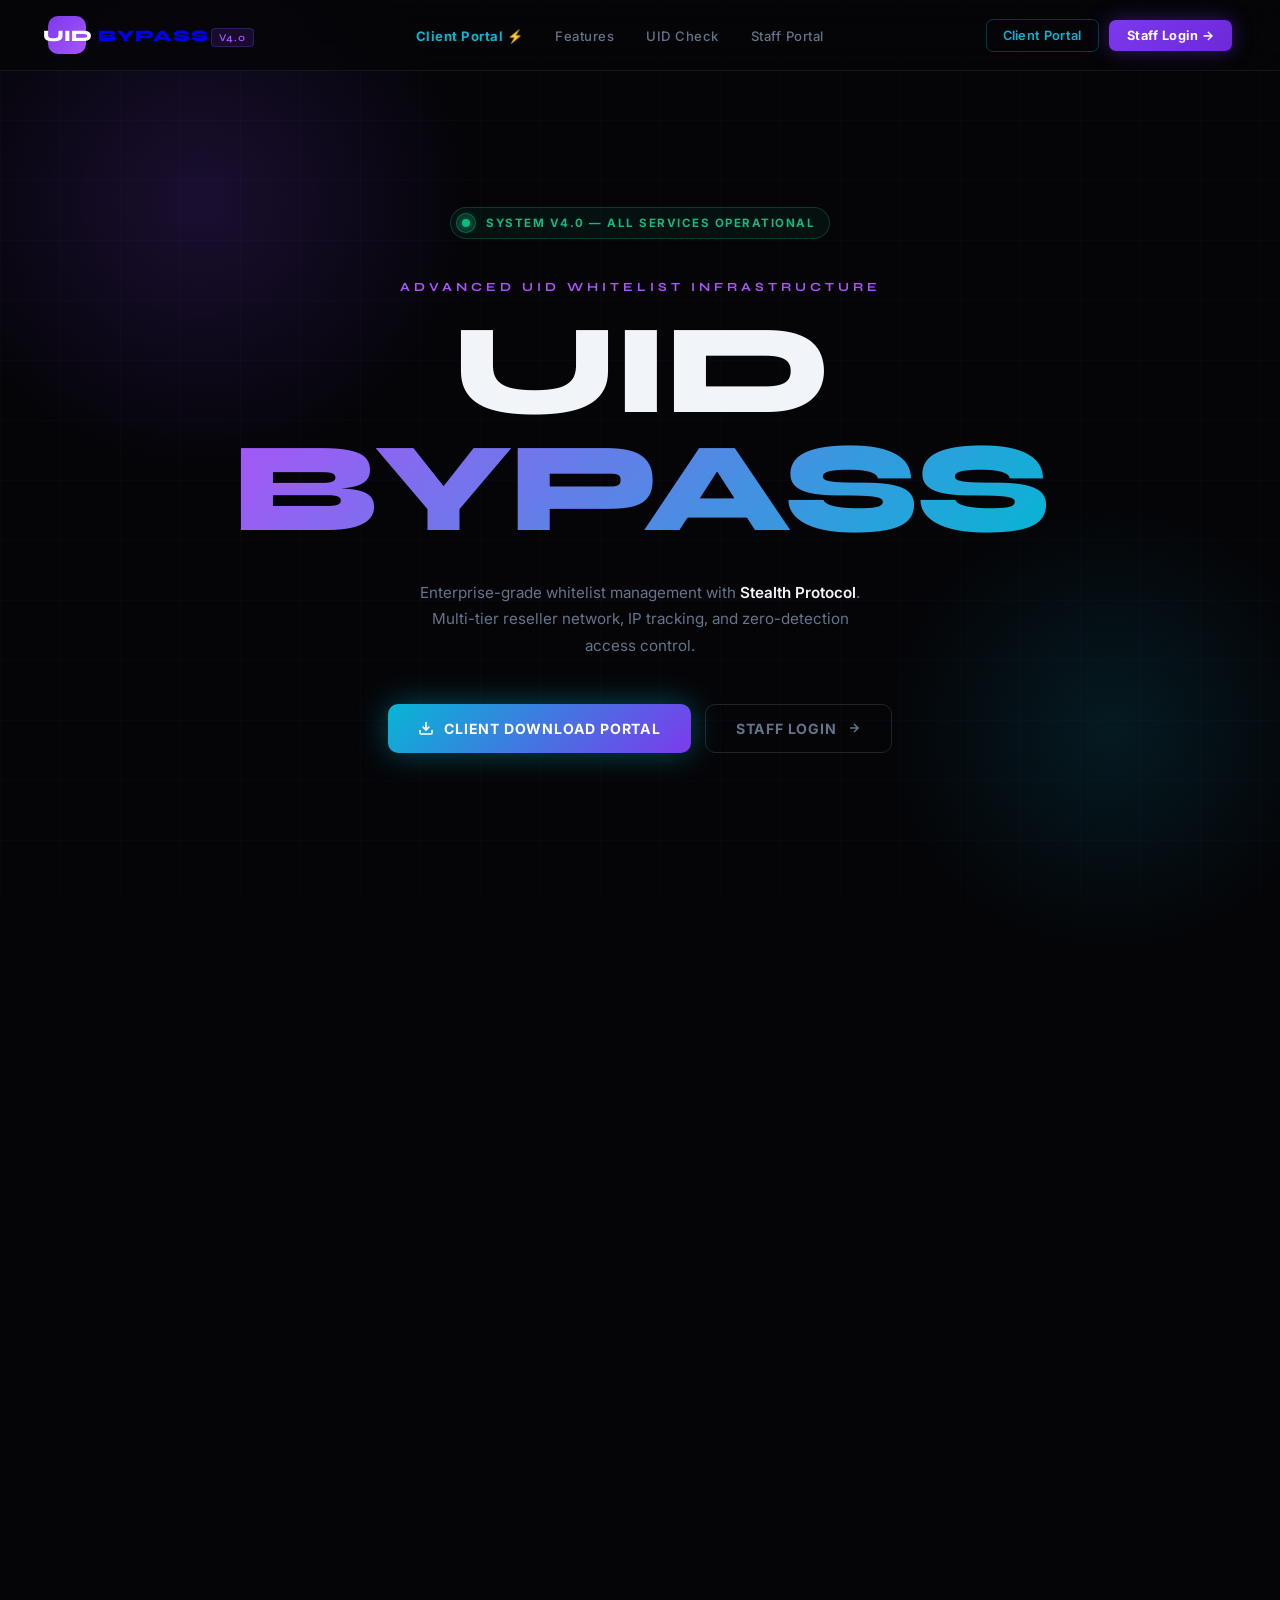
==== index.html @ 26b5d8f5 "Deploy Frontend: Client Portal, Animated UI, Vercel config" ====
<!DOCTYPE html>
<html lang="en">
<head>
  <meta charset="UTF-8">
  <meta name="viewport" content="width=device-width, initial-scale=1.0">
  <title>⚡ UID Bypass Registry — System V4.0</title>
  <meta name="description" content="Enterprise-grade UID Whitelist Infrastructure with Stealth Protocol, real-time IP tracking, and instant access control.">
  <meta name="theme-color" content="#7c3aed">

  <!-- Open Graph / WhatsApp / Telegram / Discord / Facebook -->
  <meta property="og:type" content="website">
  <meta property="og:url" content="https://uidbbypass.netlify.app/">
  <meta property="og:title" content="⚡ UID BYPASS REGISTRY — SYSTEM V4.0">
  <meta property="og:description" content="Enterprise-grade UID Whitelist Infrastructure with Stealth Protocol, real-time IP tracking, and instant access control.">

  <!-- Twitter Card -->
  <meta name="twitter:card" content="summary">
  <meta name="twitter:url" content="https://uidbbypass.netlify.app/">
  <meta name="twitter:title" content="⚡ UID BYPASS REGISTRY — SYSTEM V4.0">
  <meta name="twitter:description" content="Enterprise-grade UID Whitelist Infrastructure with Stealth Protocol, real-time IP tracking, and instant access control.">

  <link rel="preconnect" href="https://fonts.googleapis.com">
  <link href="https://fonts.googleapis.com/css2?family=Syne:wght@700;800;900&family=Inter:wght@400;500;600;700&family=JetBrains+Mono:wght@400;700&display=swap" rel="stylesheet">
  <style>
    *, *::before, *::after { margin: 0; padding: 0; box-sizing: border-box; }

    :root {
      --bg: #050508;
      --card: #0d0d14;
      --border: rgba(255,255,255,0.07);
      --purple: #7c3aed;
      --purple-light: #a855f7;
      --cyan: #06b6d4;
      --text: #f1f5f9;
      --muted: #64748b;
      --green: #10b981;
    }

    html, body { height: 100%; background: var(--bg); color: var(--text); font-family: 'Inter', sans-serif; overflow-x: hidden; }

    /* ── GRID BG ── */
    body::before {
      content: '';
      position: fixed;
      inset: 0;
      background-image:
        linear-gradient(rgba(124,58,237,0.04) 1px, transparent 1px),
        linear-gradient(90deg, rgba(124,58,237,0.04) 1px, transparent 1px);
      background-size: 60px 60px;
      pointer-events: none;
      z-index: 0;
    }

    /* Glow blobs */
    .blob1 {
      position: fixed;
      top: -100px; left: -100px;
      width: 600px; height: 600px;
      border-radius: 50%;
      background: radial-gradient(circle, rgba(124,58,237,0.18) 0%, transparent 65%);
      pointer-events: none; z-index: 0;
    }
    .blob2 {
      position: fixed;
      bottom: -80px; right: -80px;
      width: 500px; height: 500px;
      border-radius: 50%;
      background: radial-gradient(circle, rgba(6,182,212,0.12) 0%, transparent 65%);
      pointer-events: none; z-index: 0;
    }

    /* ── NAVBAR ── */
    .navbar {
      position: fixed; top: 0; left: 0; right: 0; z-index: 100;
      display: flex; align-items: center; justify-content: space-between;
      padding: 16px 48px;
      border-bottom: 1px solid var(--border);
      background: rgba(5,5,8,0.8);
      backdrop-filter: blur(20px);
    }

    .brand { display: flex; align-items: center; gap: 12px; text-decoration: none; }
    .brand-hex {
      width: 38px; height: 38px;
      background: linear-gradient(135deg, var(--purple), var(--purple-light));
      border-radius: 10px;
      display: flex; align-items: center; justify-content: center;
      font-weight: 900; font-size: 1rem; color: #fff;
      font-family: 'Syne', sans-serif;
    }
    .brand-text { font-family: 'Syne', sans-serif; font-weight: 800; font-size: 1rem; letter-spacing: 1px; }
    .brand-version { font-size: 0.65rem; font-weight: 600; color: var(--purple-light); letter-spacing: 1px; background: rgba(124,58,237,0.15); border: 1px solid rgba(124,58,237,0.3); padding: 2px 7px; border-radius: 4px; margin-left: 2px; }

    .nav-links { display: flex; gap: 32px; list-style: none; }
    .nav-links a { text-decoration: none; color: var(--muted); font-size: 0.82rem; font-weight: 500; letter-spacing: 0.5px; transition: color 0.2s; }
    .nav-links a:hover { color: var(--text); }

    .nav-right { display: flex; align-items: center; gap: 10px; }

    .btn-ghost {
      padding: 8px 16px; border-radius: 7px;
      border: 1px solid var(--border);
      background: transparent; color: var(--muted);
      font-size: 0.8rem; font-weight: 600;
      cursor: pointer; text-decoration: none;
      transition: all 0.2s; letter-spacing: 0.3px;
    }
    .btn-ghost:hover { border-color: rgba(255,255,255,0.2); color: var(--text); background: rgba(255,255,255,0.04); }

    .btn-primary {
      padding: 8px 18px; border-radius: 7px;
      background: linear-gradient(135deg, var(--purple) 0%, #6d28d9 100%);
      color: #fff; border: none;
      font-size: 0.8rem; font-weight: 700;
      cursor: pointer; text-decoration: none;
      letter-spacing: 0.5px;
      transition: opacity 0.2s, box-shadow 0.2s;
      box-shadow: 0 0 20px rgba(124,58,237,0.4);
    }
    .btn-primary:hover { opacity: 0.9; box-shadow: 0 0 32px rgba(124,58,237,0.6); }

    /* ── HERO ── */
    .hero {
      position: relative; z-index: 1;
      min-height: 100vh;
      display: flex; flex-direction: column;
      align-items: center; justify-content: center;
      text-align: center;
      padding: 120px 24px 60px;
    }

    .ticker {
      display: inline-flex; align-items: center; gap: 10px;
      padding: 5px 14px 5px 5px;
      border-radius: 99px;
      border: 1px solid rgba(16,185,129,0.25);
      background: rgba(16,185,129,0.07);
      color: var(--green);
      font-size: 0.72rem; font-weight: 700;
      letter-spacing: 1.5px; text-transform: uppercase;
      margin-bottom: 40px;
    }
    .ticker-dot {
      width: 20px; height: 20px;
      border-radius: 50%;
      background: rgba(16,185,129,0.15);
      border: 1px solid rgba(16,185,129,0.4);
      display: flex; align-items: center; justify-content: center;
    }
    .ticker-dot::before {
      content: '';
      width: 8px; height: 8px;
      border-radius: 50%;
      background: var(--green);
      box-shadow: 0 0 10px var(--green);
      animation: blink 2s infinite;
    }
    @keyframes blink { 0%,100%{opacity:1;} 50%{opacity:0.2;} }

    .hero-label {
      font-family: 'Syne', sans-serif;
      font-size: 0.78rem;
      font-weight: 700;
      letter-spacing: 4px;
      text-transform: uppercase;
      color: var(--purple-light);
      margin-bottom: 18px;
    }

    .hero-h1 {
      font-family: 'Syne', sans-serif;
      font-size: clamp(4rem, 10vw, 8.5rem);
      font-weight: 900;
      line-height: 0.92;
      letter-spacing: -3px;
      margin-bottom: 32px;
    }
    .hero-h1 .word1 {
      display: block;
      color: var(--text);
    }
    .hero-h1 .word2 {
      display: block;
      background: linear-gradient(135deg, var(--purple-light) 0%, var(--cyan) 100%);
      -webkit-background-clip: text;
      -webkit-text-fill-color: transparent;
      background-clip: text;
    }

    .hero-desc {
      max-width: 440px;
      color: var(--muted);
      font-size: 0.95rem;
      line-height: 1.75;
      margin-bottom: 44px;
    }
    .hero-desc strong { color: var(--text); font-weight: 600; }

    .hero-cta { display: flex; gap: 14px; justify-content: center; flex-wrap: wrap; }

    .cta-main {
      display: flex; align-items: center; gap: 10px;
      padding: 15px 30px;
      background: linear-gradient(135deg, var(--purple) 0%, #6d28d9 100%);
      color: #fff; border: none; border-radius: 10px;
      font-size: 0.88rem; font-weight: 700;
      letter-spacing: 0.8px; text-transform: uppercase;
      cursor: pointer; text-decoration: none;
      box-shadow: 0 0 32px rgba(124,58,237,0.45);
      transition: box-shadow 0.25s, transform 0.2s;
    }
    .cta-main:hover { box-shadow: 0 0 48px rgba(124,58,237,0.65); transform: translateY(-2px); }

    .cta-outline {
      display: flex; align-items: center; gap: 10px;
      padding: 15px 30px;
      background: transparent;
      border: 1px solid rgba(255,255,255,0.12);
      color: var(--muted); border-radius: 10px;
      font-size: 0.88rem; font-weight: 700;
      letter-spacing: 0.8px; text-transform: uppercase;
      cursor: pointer; text-decoration: none;
      transition: all 0.25s;
    }
    .cta-outline:hover { border-color: rgba(255,255,255,0.3); color: var(--text); background: rgba(255,255,255,0.04); }

    /* ── MARQUEE TICKER ── */
    .marquee-wrap {
      position: relative; z-index: 1;
      overflow: hidden;
      border-top: 1px solid var(--border);
      border-bottom: 1px solid var(--border);
      background: rgba(255,255,255,0.02);
      padding: 14px 0;
    }
    .marquee-inner {
      display: flex;
      animation: marquee 22s linear infinite;
      width: max-content;
    }
    .marquee-item {
      display: flex; align-items: center; gap: 8px;
      padding: 0 40px;
      font-size: 0.75rem; font-weight: 700;
      letter-spacing: 2px; text-transform: uppercase;
      color: var(--muted);
      white-space: nowrap;
    }
    .marquee-item span { color: var(--purple-light); }
    .marquee-sep { color: rgba(124,58,237,0.4); }
    @keyframes marquee { from { transform: translateX(0); } to { transform: translateX(-50%); } }

    /* ── FEATURES ── */
    .section {
      position: relative; z-index: 1;
      max-width: 1100px; margin: 0 auto;
      padding: 80px 24px;
    }

    .section-tag {
      display: inline-flex;
      padding: 4px 12px;
      border-radius: 6px;
      border: 1px solid rgba(124,58,237,0.3);
      background: rgba(124,58,237,0.08);
      color: var(--purple-light);
      font-size: 0.72rem; font-weight: 700;
      letter-spacing: 1.5px; text-transform: uppercase;
      margin-bottom: 16px;
    }
    .section-h2 {
      font-family: 'Syne', sans-serif;
      font-size: 2.8rem; font-weight: 900;
      letter-spacing: -1px;
      margin-bottom: 14px;
    }
    .section-sub {
      color: var(--muted); font-size: 0.95rem; margin-bottom: 48px;
    }

    .features-grid {
      display: grid;
      grid-template-columns: repeat(3, 1fr);
      gap: 1px;
      background: var(--border);
      border: 1px solid var(--border);
      border-radius: 14px;
      overflow: hidden;
    }
    .feat {
      background: var(--card);
      padding: 28px 24px;
      transition: background 0.2s;
    }
    .feat:hover { background: #131322; }
    .feat-icon {
      width: 40px; height: 40px;
      border-radius: 10px;
      background: rgba(124,58,237,0.12);
      border: 1px solid rgba(124,58,237,0.2);
      display: flex; align-items: center; justify-content: center;
      font-size: 1.2rem;
      margin-bottom: 16px;
    }
    .feat-title { font-weight: 700; font-size: 0.95rem; margin-bottom: 8px; }
    .feat-desc { color: var(--muted); font-size: 0.85rem; line-height: 1.6; }

    /* ── UID CHECK ── */
    .check-section {
      position: relative; z-index: 1;
      max-width: 580px; margin: 0 auto 100px;
      padding: 0 24px; text-align: center;
    }
    .check-card {
      background: var(--card);
      border: 1px solid var(--border);
      border-radius: 16px;
      padding: 36px;
      text-align: left;
    }
    .check-top { display: flex; justify-content: space-between; align-items: center; margin-bottom: 20px; }
    .check-title { font-family: 'Syne', sans-serif; font-size: 1.1rem; font-weight: 800; }
    .check-live { display: flex; align-items: center; gap: 6px; font-size: 0.72rem; font-weight: 700; color: var(--green); letter-spacing: 1px; }
    .check-live::before { content: ''; width: 6px; height: 6px; border-radius: 50%; background: var(--green); box-shadow: 0 0 6px var(--green); }

    .check-form { display: flex; gap: 10px; }
    .check-input {
      flex: 1; background: rgba(255,255,255,0.04);
      border: 1px solid var(--border);
      border-radius: 8px; padding: 12px 14px;
      color: var(--text); font-size: 0.88rem;
      font-family: 'JetBrains Mono', monospace;
      outline: none; transition: border-color 0.2s;
    }
    .check-input:focus { border-color: var(--purple); }
    .check-input::placeholder { color: var(--muted); }

    .check-btn {
      padding: 12px 20px;
      background: var(--purple); color: #fff;
      border: none; border-radius: 8px;
      font-size: 0.82rem; font-weight: 700;
      letter-spacing: 0.5px; cursor: pointer;
      transition: opacity 0.2s;
    }
    .check-btn:hover { opacity: 0.85; }

    #result {
      margin-top: 14px; padding: 12px 14px;
      border-radius: 8px;
      font-family: 'JetBrains Mono', monospace;
      font-size: 0.82rem; display: none;
    }
    .res-ok { background: rgba(16,185,129,0.08); border: 1px solid rgba(16,185,129,0.25); color: #34d399; }
    .res-bad { background: rgba(239,68,68,0.08); border: 1px solid rgba(239,68,68,0.25); color: #f87171; }

    /* ── FOOTER ── */
    footer {
      position: relative; z-index: 1;
      border-top: 1px solid var(--border);
      padding: 24px 48px;
      display: flex; justify-content: space-between; align-items: center;
      color: var(--muted); font-size: 0.8rem;
    }
    footer a { color: var(--purple-light); text-decoration: none; font-weight: 600; }
    footer a:hover { color: var(--text); }
  </style>
</head>
<body>

<div class="blob1"></div>
<div class="blob2"></div>

<!-- NAVBAR -->
<nav class="navbar">
  <a href="index.html" class="brand">
    <div class="brand-hex">UID</div>
    <span class="brand-text">BYPASS<span class="brand-version">V4.0</span></span>
  </a>

  <ul class="nav-links">
    <li><a href="client.html" style="color:var(--cyan);font-weight:700;">Client Portal ⚡</a></li>
    <li><a href="#features">Features</a></li>
    <li><a href="#check">UID Check</a></li>
    <li><a href="login.html">Staff Portal</a></li>
  </ul>

  <div class="nav-right">
    <a href="client.html" class="btn-ghost" style="border-color:rgba(6,182,212,0.3);color:var(--cyan);">
      Client Portal
    </a>
    <a href="login.html" class="btn-primary">Staff Login →</a>
  </div>
</nav>

<!-- HERO -->
<section class="hero">
  <div class="ticker">
    <div class="ticker-dot"></div>
    SYSTEM V4.0 — ALL SERVICES OPERATIONAL
  </div>

  <div class="hero-label">Advanced UID Whitelist Infrastructure</div>

  <h1 class="hero-h1">
    <span class="word1">UID</span>
    <span class="word2">BYPASS</span>
  </h1>

  <p class="hero-desc">
    Enterprise-grade whitelist management with <strong>Stealth Protocol</strong>.
    Multi-tier reseller network, IP tracking, and zero-detection access control.
  </p>

  <div class="hero-cta">
    <a href="client.html" class="cta-main" style="background:linear-gradient(135deg, var(--cyan), var(--purple));box-shadow:0 0 32px rgba(6,182,212,0.4);">
      <svg width="16" height="16" viewBox="0 0 24 24" fill="none" stroke="currentColor" stroke-width="2.5"><path d="M21 15v4a2 2 0 0 1-2 2H5a2 2 0 0 1-2-2v-4"/><polyline points="7 10 12 15 17 10"/><line x1="12" y1="15" x2="12" y2="3"/></svg>
      Client Download Portal
    </a>
    <a href="login.html" class="cta-outline">
      Staff Login
      <svg width="14" height="14" viewBox="0 0 24 24" fill="none" stroke="currentColor" stroke-width="2.5"><path d="M5 12h14M12 5l7 7-7 7"/></svg>
    </a>
  </div>
</section>

<!-- MARQUEE -->
<div class="marquee-wrap">
  <div class="marquee-inner">
    <!-- Duplicate for seamless loop -->
    <div class="marquee-item"><span>⚡ INSTANT WHITELIST</span> <em class="marquee-sep">///</em></div>
    <div class="marquee-item"><span>🔒 STEALTH PROTOCOL</span> <em class="marquee-sep">///</em></div>
    <div class="marquee-item"><span>🌐 IP TRACKING</span> <em class="marquee-sep">///</em></div>
    <div class="marquee-item"><span>👥 RESELLER NETWORK</span> <em class="marquee-sep">///</em></div>
    <div class="marquee-item"><span>💳 CREDIT SYSTEM</span> <em class="marquee-sep">///</em></div>
    <div class="marquee-item"><span>📋 UID REGISTRY</span> <em class="marquee-sep">///</em></div>
    <div class="marquee-item"><span>🛡️ ZERO DETECTION</span> <em class="marquee-sep">///</em></div>
    <div class="marquee-item"><span>⚡ INSTANT WHITELIST</span> <em class="marquee-sep">///</em></div>
    <div class="marquee-item"><span>🔒 STEALTH PROTOCOL</span> <em class="marquee-sep">///</em></div>
    <div class="marquee-item"><span>🌐 IP TRACKING</span> <em class="marquee-sep">///</em></div>
    <div class="marquee-item"><span>👥 RESELLER NETWORK</span> <em class="marquee-sep">///</em></div>
    <div class="marquee-item"><span>💳 CREDIT SYSTEM</span> <em class="marquee-sep">///</em></div>
    <div class="marquee-item"><span>📋 UID REGISTRY</span> <em class="marquee-sep">///</em></div>
    <div class="marquee-item"><span>🛡️ ZERO DETECTION</span> <em class="marquee-sep">///</em></div>
  </div>
</div>

<!-- FEATURES -->
<section class="section" id="features">
  <div class="section-tag">Capabilities</div>
  <h2 class="section-h2">Everything you need to operate.</h2>
  <p class="section-sub">Built for admins, sellers, and resellers — each with isolated permissions and full audit trails.</p>

  <div class="features-grid">
    <div class="feat">
      <div class="feat-icon">⚡</div>
      <div class="feat-title">Instant Whitelisting</div>
      <div class="feat-desc">Add UIDs with 1D, 7D, 15D, 30D or 1 Year durations. Synced to GTC backend in real-time.</div>
    </div>
    <div class="feat">
      <div class="feat-icon">🔒</div>
      <div class="feat-title">Stealth Protocol</div>
      <div class="feat-desc">Zero-detection architecture. Logo removal and rank control without triggering any flags.</div>
    </div>
    <div class="feat">
      <div class="feat-icon">👥</div>
      <div class="feat-title">Reseller Network</div>
      <div class="feat-desc">Multi-tier access: Admin → Seller → Reseller. Full isolation — each can only manage their own UIDs.</div>
    </div>
    <div class="feat">
      <div class="feat-icon">🌐</div>
      <div class="feat-title">IP Login Tracking</div>
      <div class="feat-desc">Every session records a live IP address. Admins and Sellers can audit all reseller logins.</div>
    </div>
    <div class="feat">
      <div class="feat-icon">💳</div>
      <div class="feat-title">Credit System</div>
      <div class="feat-desc">Allocate and track credits per reseller. Each whitelist deducts one credit — full control guaranteed.</div>
    </div>
    <div class="feat">
      <div class="feat-icon">📋</div>
      <div class="feat-title">UID Registry</div>
      <div class="feat-desc">Personal UID history per account. Strict ownership lock — resellers see and manage only their UIDs.</div>
    </div>
  </div>
</section>

<!-- UID CHECK -->
<section class="check-section" id="check">
  <div class="check-card">
    <div class="check-top">
      <div class="check-title">Verify UID Status</div>
      <div class="check-live">LIVE REGISTRY</div>
    </div>
    <p style="color:var(--muted);font-size:0.85rem;margin-bottom:20px;">Enter a UID to instantly check if it's whitelisted and active in the system.</p>
    <div class="check-form">
      <input type="text" id="checkUid" class="check-input" placeholder="e.g. 15855920849" />
      <button class="check-btn" onclick="checkStatus()">VERIFY</button>
    </div>
    <div id="result"></div>
  </div>
</section>

<!-- FOOTER -->
<footer>
  <span>© 2026 UID Bypass Registry — All sessions logged and monitored.</span>
  <div style="display:flex;gap:20px;">
    <a href="login.html">Staff Login</a>
    <a href="https://discord.gg/" target="_blank">Discord</a>
  </div>
</footer>

<script src="config.js"></script>
<script>
  async function checkStatus() {
    const uid = document.getElementById('checkUid').value.trim();
    const el = document.getElementById('result');
    if (!uid) return;
    el.style.display = 'block';
    el.className = '';
    el.textContent = '🔍 Querying live registry...';
    try {
      const BASE = (window.APP_CONFIG && window.APP_CONFIG.BACKEND_URL) || 'https://uidbackend.onrender.com/api';
      const r = await fetch(`${BASE}/client/check/${uid}`);
      const d = await r.json();
      if (d.success && d.valid) {
        el.className = 'res-ok';
        el.innerHTML = `✅ ACTIVE — UID <b>${uid}</b> is whitelisted (${d.days_remaining} days left).<br><a href="client.html" style="display:inline-block;margin-top:8px;color:#fff;background:var(--cyan);padding:4px 12px;border-radius:6px;text-decoration:none;font-weight:700;">Open Client Portal & Download EXE →</a>`;
      } else if (d.success && d.expired) {
        el.className = 'res-bad';
        el.textContent = `⚠️ EXPIRED — UID ${uid} license has expired.`;
      } else {
        el.className = 'res-bad';
        el.textContent = `❌ NOT FOUND — UID ${uid} has no active bypass in registry.`;
      }
    } catch (err) {
      console.error(err);
      el.className = 'res-bad';
      el.textContent = '📡 Connecting to backend server (Render spin-up)... Please wait 15 seconds and try again.';
    }
  }
  document.getElementById('checkUid').addEventListener('keypress', e => { if (e.key === 'Enter') checkStatus(); });
</script>
</body>
</html>
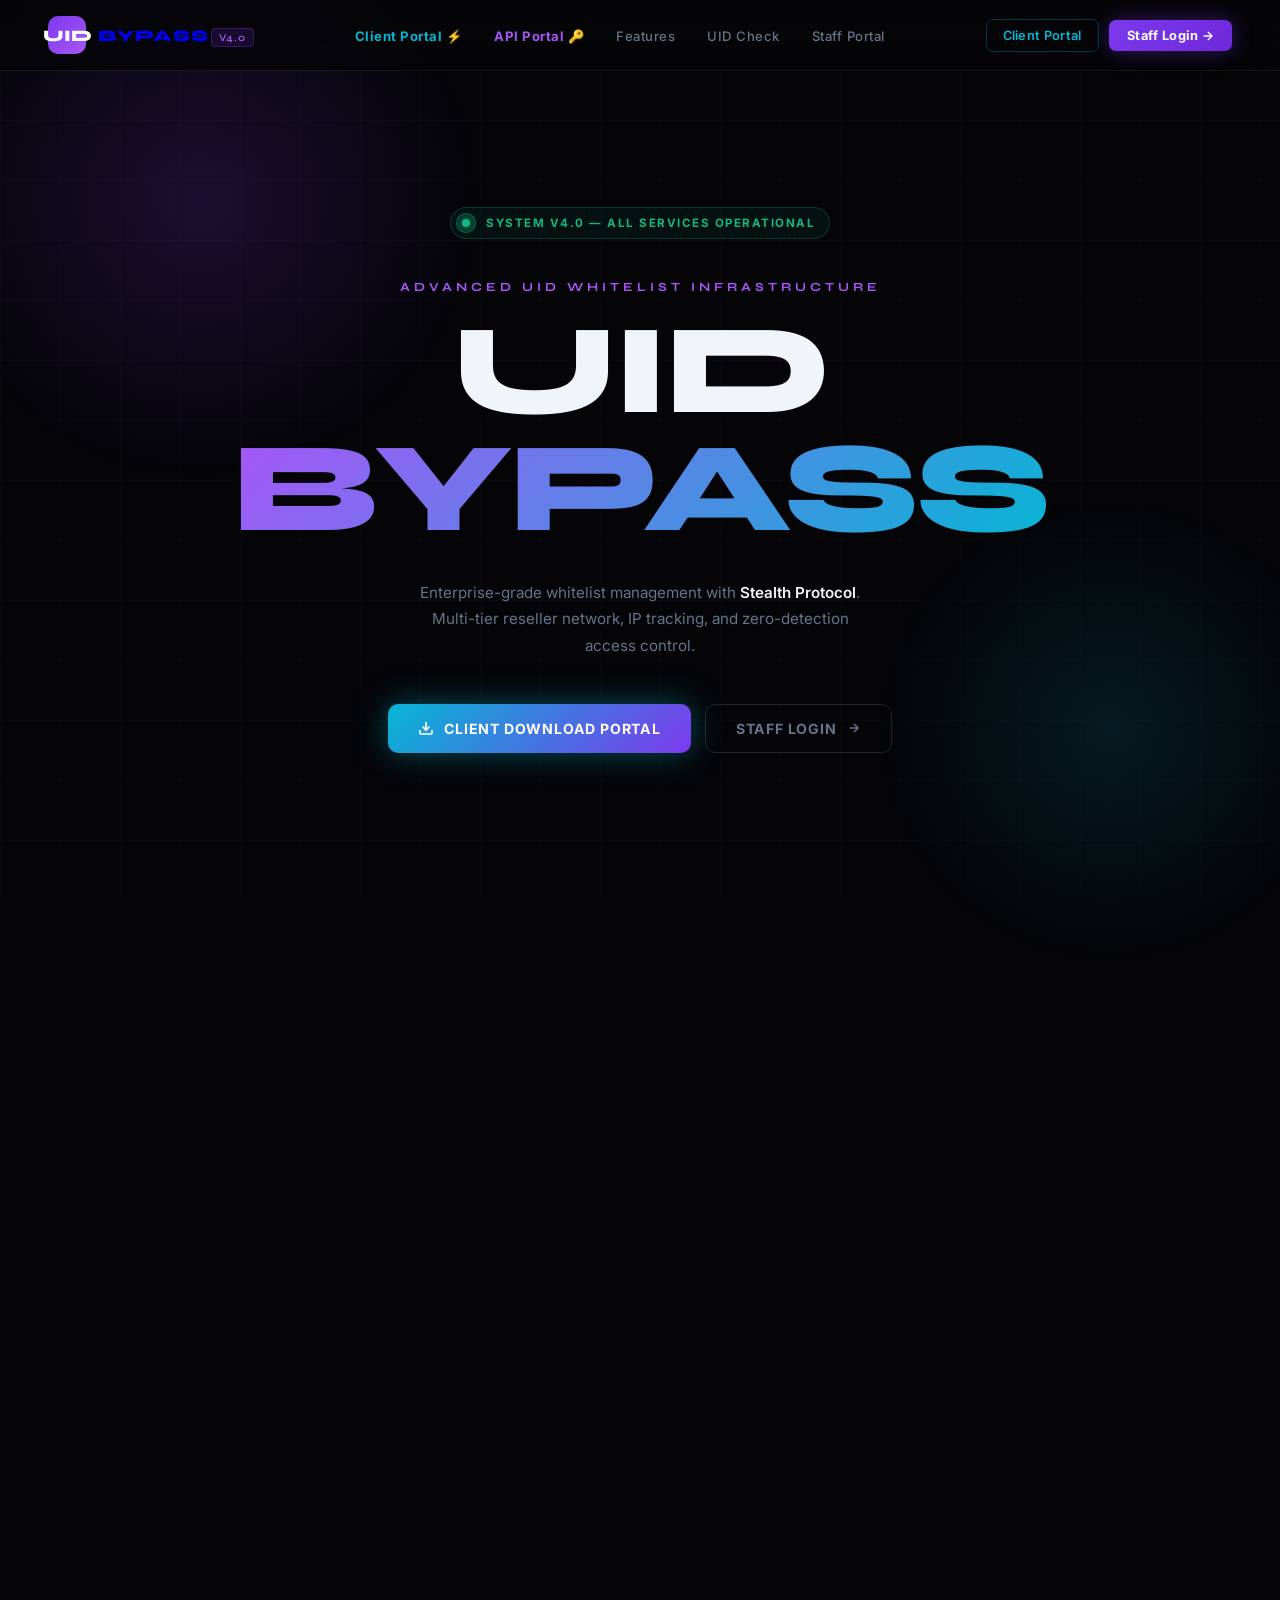
==== commit bf54b8b1: "Add apiuser.html portal, Netlify clean URL rules, and navbar link" ====
--- a/index.html
+++ b/index.html
@@ -21,6 +21,7 @@
 
   <link rel="preconnect" href="https://fonts.googleapis.com">
   <link href="https://fonts.googleapis.com/css2?family=Syne:wght@700;800;900&family=Inter:wght@400;500;600;700&family=JetBrains+Mono:wght@400;700&display=swap" rel="stylesheet">
+  <script src="security.js"></script>
   <style>
     *, *::before, *::after { margin: 0; padding: 0; box-sizing: border-box; }
 
@@ -373,23 +374,24 @@
 
 <!-- NAVBAR -->
 <nav class="navbar">
-  <a href="index.html" class="brand">
+  <a href="/" class="brand">
     <div class="brand-hex">UID</div>
     <span class="brand-text">BYPASS<span class="brand-version">V4.0</span></span>
   </a>
 
   <ul class="nav-links">
-    <li><a href="client.html" style="color:var(--cyan);font-weight:700;">Client Portal ⚡</a></li>
+    <li><a href="client" style="color:var(--cyan);font-weight:700;">Client Portal ⚡</a></li>
+    <li><a href="apiuser" style="color:var(--purple-light);font-weight:700;">API Portal 🔑</a></li>
     <li><a href="#features">Features</a></li>
     <li><a href="#check">UID Check</a></li>
-    <li><a href="login.html">Staff Portal</a></li>
+    <li><a href="login">Staff Portal</a></li>
   </ul>
 
   <div class="nav-right">
-    <a href="client.html" class="btn-ghost" style="border-color:rgba(6,182,212,0.3);color:var(--cyan);">
+    <a href="client" class="btn-ghost" style="border-color:rgba(6,182,212,0.3);color:var(--cyan);">
       Client Portal
     </a>
-    <a href="login.html" class="btn-primary">Staff Login →</a>
+    <a href="login" class="btn-primary">Staff Login →</a>
   </div>
 </nav>
 
@@ -413,11 +415,11 @@
   </p>
 
   <div class="hero-cta">
-    <a href="client.html" class="cta-main" style="background:linear-gradient(135deg, var(--cyan), var(--purple));box-shadow:0 0 32px rgba(6,182,212,0.4);">
+    <a href="client" class="cta-main" style="background:linear-gradient(135deg, var(--cyan), var(--purple));box-shadow:0 0 32px rgba(6,182,212,0.4);">
       <svg width="16" height="16" viewBox="0 0 24 24" fill="none" stroke="currentColor" stroke-width="2.5"><path d="M21 15v4a2 2 0 0 1-2 2H5a2 2 0 0 1-2-2v-4"/><polyline points="7 10 12 15 17 10"/><line x1="12" y1="15" x2="12" y2="3"/></svg>
       Client Download Portal
     </a>
-    <a href="login.html" class="cta-outline">
+    <a href="login" class="cta-outline">
       Staff Login
       <svg width="14" height="14" viewBox="0 0 24 24" fill="none" stroke="currentColor" stroke-width="2.5"><path d="M5 12h14M12 5l7 7-7 7"/></svg>
     </a>
@@ -505,7 +507,7 @@
 <footer>
   <span>© 2026 UID Bypass Registry — All sessions logged and monitored.</span>
   <div style="display:flex;gap:20px;">
-    <a href="login.html">Staff Login</a>
+    <a href="login">Staff Login</a>
     <a href="https://discord.gg/" target="_blank">Discord</a>
   </div>
 </footer>
@@ -525,7 +527,7 @@
       const d = await r.json();
       if (d.success && d.valid) {
         el.className = 'res-ok';
-        el.innerHTML = `✅ ACTIVE — UID <b>${uid}</b> is whitelisted (${d.days_remaining} days left).<br><a href="client.html" style="display:inline-block;margin-top:8px;color:#fff;background:var(--cyan);padding:4px 12px;border-radius:6px;text-decoration:none;font-weight:700;">Open Client Portal & Download EXE →</a>`;
+        el.innerHTML = `✅ ACTIVE — UID <b>${uid}</b> is whitelisted (${d.days_remaining} days left).<br><a href="client" style="display:inline-block;margin-top:8px;color:#fff;background:var(--cyan);padding:4px 12px;border-radius:6px;text-decoration:none;font-weight:700;">Open Client Portal & Download EXE →</a>`;
       } else if (d.success && d.expired) {
         el.className = 'res-bad';
         el.textContent = `⚠️ EXPIRED — UID ${uid} license has expired.`;
